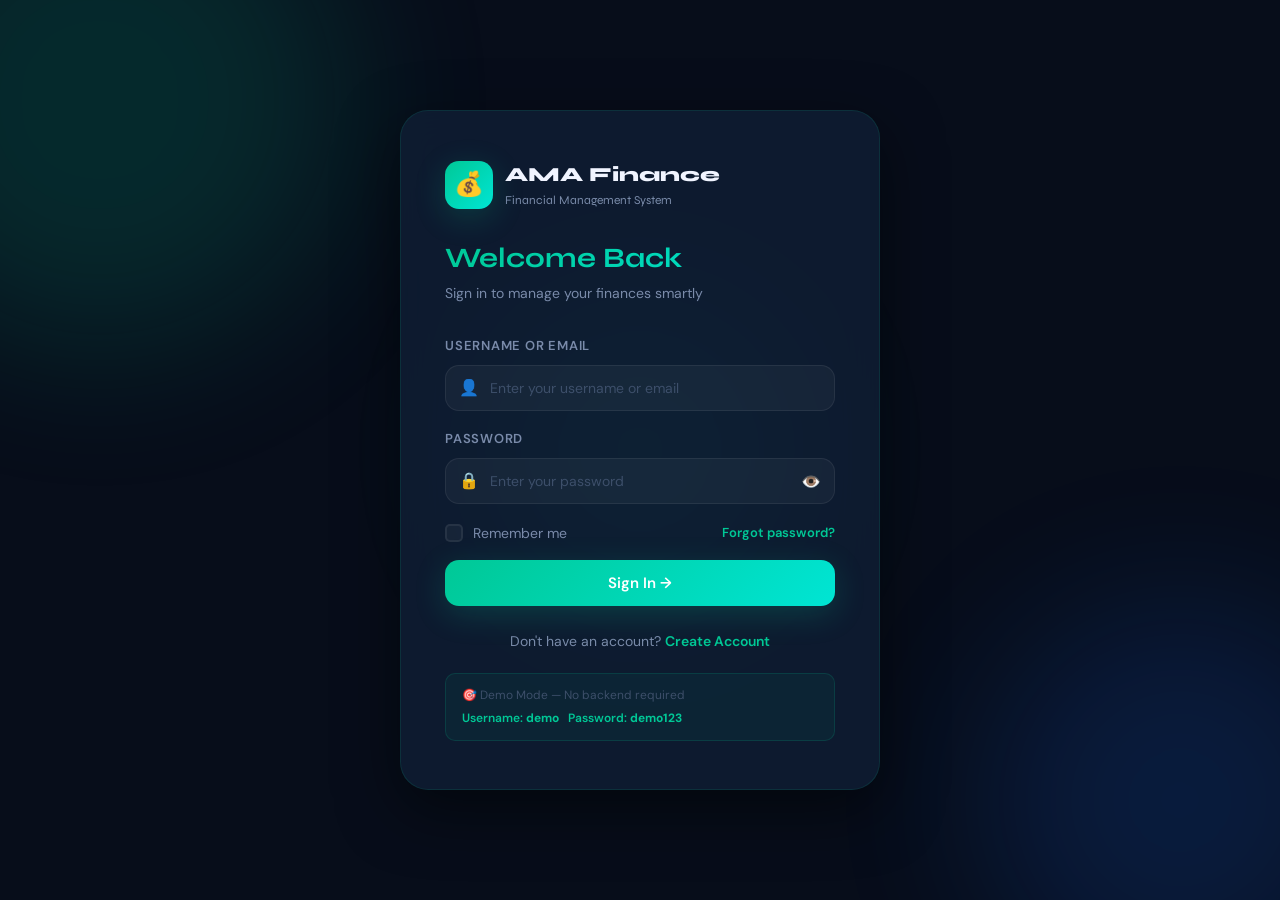
==== login.html @ 688621e9 "Add files via upload" ====
<!DOCTYPE html>
<html lang="en">
<head>
  <meta charset="UTF-8">
  <meta name="viewport" content="width=device-width, initial-scale=1.0">
  <title>Login – AMA Finance Manager</title>
  <link rel="stylesheet" href="style.css">
  <link rel="icon" href="data:image/svg+xml,<svg xmlns='http://www.w3.org/2000/svg' viewBox='0 0 100 100'><text y='.9em' font-size='90'>💰</text></svg>">
</head>
<body>

<div class="auth-page">
  <div class="auth-bg">
    <div class="auth-bg-orb"></div>
    <div class="auth-bg-orb"></div>
    <div class="auth-bg-orb"></div>
  </div>

  <div class="auth-card">
    <div class="auth-logo">
      <div class="auth-logo-icon">💰</div>
      <div class="auth-logo-text">
        <div class="brand-name">AMA Finance</div>
        <div class="brand-sub">Financial Management System</div>
      </div>
    </div>

    <h1 class="auth-title">Welcome Back</h1>
    <p class="auth-subtitle">Sign in to manage your finances smartly</p>

    <form id="loginForm" novalidate autocomplete="off">
      <div class="form-group">
        <label class="form-label">Username or Email</label>
        <div class="input-icon-wrap">
          <span class="input-icon">👤</span>
          <input type="text" class="form-input" id="usernameOrEmail"
                 placeholder="Enter your username or email" autocomplete="username">
        </div>
        <span class="form-error hidden" id="usernameError"></span>
      </div>

      <div class="form-group">
        <label class="form-label">Password</label>
        <div class="input-icon-wrap" style="position:relative">
          <span class="input-icon">🔒</span>
          <input type="password" class="form-input" id="password"
                 placeholder="Enter your password" autocomplete="current-password">
          <button type="button" class="password-toggle" id="togglePassword" aria-label="Show password">👁️</button>
        </div>
        <span class="form-error hidden" id="passwordError"></span>
      </div>

      <div class="flex-between mb-3">
        <label class="checkbox-wrap">
          <input type="checkbox" id="rememberMe">
          <span class="custom-checkbox"></span>
          Remember me
        </label>
        <a href="#" style="font-size:13px; color: var(--accent-green); font-weight:600;">Forgot password?</a>
      </div>

      <button type="submit" class="btn btn-primary" id="loginBtn">
        <span class="btn-text">Sign In →</span>
      </button>
    </form>

    <div class="auth-footer-link">
      Don't have an account? <a href="register.html">Create Account</a>
    </div>

    <!-- Demo Hint -->
    <div style="margin-top:20px; padding:12px 16px; background:rgba(0,200,150,0.06); border:1px solid rgba(0,200,150,0.15); border-radius:10px;">
      <p style="font-size:12px; color:var(--text-muted); margin-bottom:4px;">🎯 Demo Mode — No backend required</p>
      <p style="font-size:12px; color:var(--accent-green); font-weight:600;">Username: <strong>demo</strong> &nbsp; Password: <strong>demo123</strong></p>
    </div>
  </div>
</div>

<div class="toast-container" id="toastContainer"></div>

<script src="app.js"></script>
<script>
  // Login page logic
  document.getElementById('togglePassword').addEventListener('click', function() {
    const pwd = document.getElementById('password');
    const isText = pwd.type === 'text';
    pwd.type = isText ? 'password' : 'text';
    this.textContent = isText ? '👁️' : '🙈';
  });

  document.getElementById('loginForm').addEventListener('submit', async function(e) {
    e.preventDefault();
    clearErrors();

    const usernameOrEmail = document.getElementById('usernameOrEmail').value.trim();
    const password        = document.getElementById('password').value;
    const rememberMe      = document.getElementById('rememberMe').checked;
    const btn             = document.getElementById('loginBtn');

    let valid = true;

    if (!usernameOrEmail) {
      showFieldError('usernameError', 'Please enter your username or email');
      valid = false;
    }
    if (!password) {
      showFieldError('passwordError', 'Please enter your password');
      valid = false;
    }

    if (!valid) return;

    btn.classList.add('btn-loading');
    btn.disabled = true;

    try {
      const result = await AMA.auth.login(usernameOrEmail, password, rememberMe);

      if (result.success) {
        showToast('success', 'Welcome Back!', `Hello ${result.user.fullName} 👋`);
        setTimeout(() => { window.location.href = 'dashboard.html'; }, 1000);
      } else {
        showToast('error', 'Login Failed', result.message);
        document.getElementById('password').value = '';
      }
    } catch(err) {
      showToast('error', 'Error', 'Something went wrong. Please try again.');
    }

    btn.classList.remove('btn-loading');
    btn.disabled = false;
  });

  function clearErrors() {
    document.querySelectorAll('.form-error').forEach(el => {
      el.classList.add('hidden');
      el.textContent = '';
    });
  }

  function showFieldError(id, msg) {
    const el = document.getElementById(id);
    el.textContent = '⚠ ' + msg;
    el.classList.remove('hidden');
  }

  // Pre-fill demo credentials
  const saved = localStorage.getItem('ama_remember_user');
  if (saved) {
    document.getElementById('usernameOrEmail').value = saved;
    document.getElementById('rememberMe').checked = true;
  }
</script>
</body>
</html>
---- style.css ----
/* ============================================================
   AMA Finance Manager - Main Stylesheet
   Copyright © 2026 AMA Global Inc. All Rights Reserved.
   ============================================================ */

@import url('https://fonts.googleapis.com/css2?family=Syne:wght@400;500;600;700;800&family=DM+Sans:wght@300;400;500;600&display=swap');

/* ===================== CSS VARIABLES ===================== */
:root {
  --bg-primary:   #070d1a;
  --bg-secondary: #0d1a2e;
  --bg-card:      #0f1e35;
  --bg-glass:     rgba(15, 30, 53, 0.8);
  --border:       rgba(0, 200, 150, 0.12);
  --border-light: rgba(255,255,255,0.07);

  --accent-green: #00c896;
  --accent-blue:  #1a6fff;
  --accent-teal:  #00e5d4;
  --accent-gold:  #f7b731;
  --accent-red:   #ff4757;
  --accent-purple:#7c4dff;

  --text-primary:   #f0f4ff;
  --text-secondary: #7a8baa;
  --text-muted:     #3d4f6a;

  --gradient-main:  linear-gradient(135deg, #0d1a2e 0%, #070d1a 100%);
  --gradient-green: linear-gradient(135deg, #00c896 0%, #00e5d4 100%);
  --gradient-blue:  linear-gradient(135deg, #1a6fff 0%, #0040cc 100%);
  --gradient-gold:  linear-gradient(135deg, #f7b731 0%, #e8a020 100%);
  --gradient-red:   linear-gradient(135deg, #ff4757 0%, #c0392b 100%);

  --shadow-sm:  0 2px 12px rgba(0,0,0,0.3);
  --shadow-md:  0 8px 32px rgba(0,0,0,0.4);
  --shadow-lg:  0 20px 60px rgba(0,0,0,0.5);
  --shadow-green: 0 8px 32px rgba(0, 200, 150, 0.2);
  --shadow-blue:  0 8px 32px rgba(26, 111, 255, 0.2);

  --radius-sm:  8px;
  --radius-md:  14px;
  --radius-lg:  20px;
  --radius-xl:  28px;

  --transition: all 0.3s cubic-bezier(0.4, 0, 0.2, 1);
  --sidebar-w:  260px;

  /* Dark mode overrides (handled by JS) */
  --dm-bg:      #f5f7fa;
  --dm-card:    #ffffff;
  --dm-text:    #1a2340;
  --dm-border:  #e2e8f0;
}

body.light-mode {
  --bg-primary:   #f0f4ff;
  --bg-secondary: #e6ecf8;
  --bg-card:      #ffffff;
  --bg-glass:     rgba(255,255,255,0.9);
  --border:       rgba(26, 111, 255, 0.12);
  --border-light: rgba(0,0,0,0.07);
  --text-primary:   #0d1a2e;
  --text-secondary: #4a5568;
  --text-muted:     #9aa5b4;
  --shadow-sm:  0 2px 12px rgba(0,0,0,0.08);
  --shadow-md:  0 8px 32px rgba(0,0,0,0.1);
  --shadow-lg:  0 20px 60px rgba(0,0,0,0.15);
}

/* ===================== RESET & BASE ===================== */
*, *::before, *::after { box-sizing: border-box; margin: 0; padding: 0; }

html { scroll-behavior: smooth; font-size: 16px; }

body {
  font-family: 'DM Sans', sans-serif;
  background: var(--bg-primary);
  color: var(--text-primary);
  line-height: 1.6;
  min-height: 100vh;
  overflow-x: hidden;
  transition: var(--transition);
}

a { text-decoration: none; color: inherit; }
img { max-width: 100%; display: block; }
button { cursor: pointer; border: none; outline: none; font-family: inherit; }
input, select, textarea { font-family: inherit; outline: none; border: none; }

h1, h2, h3, h4, h5 { font-family: 'Syne', sans-serif; font-weight: 700; line-height: 1.2; }

/* ===================== SCROLLBAR ===================== */
::-webkit-scrollbar { width: 6px; height: 6px; }
::-webkit-scrollbar-track { background: var(--bg-secondary); }
::-webkit-scrollbar-thumb { background: var(--accent-green); border-radius: 3px; }
::-webkit-scrollbar-thumb:hover { background: var(--accent-teal); }

/* ===================== AUTH PAGES ===================== */
.auth-page {
  min-height: 100vh;
  display: flex;
  align-items: center;
  justify-content: center;
  background: var(--bg-primary);
  position: relative;
  overflow: hidden;
  padding: 20px;
}

.auth-bg {
  position: fixed;
  inset: 0;
  z-index: 0;
  pointer-events: none;
}

.auth-bg-orb {
  position: absolute;
  border-radius: 50%;
  filter: blur(80px);
  opacity: 0.15;
  animation: orbFloat 8s ease-in-out infinite;
}

.auth-bg-orb:nth-child(1) {
  width: 500px; height: 500px;
  background: var(--accent-green);
  top: -150px; left: -150px;
}
.auth-bg-orb:nth-child(2) {
  width: 400px; height: 400px;
  background: var(--accent-blue);
  bottom: -100px; right: -100px;
  animation-delay: -4s;
}
.auth-bg-orb:nth-child(3) {
  width: 300px; height: 300px;
  background: var(--accent-teal);
  top: 50%; left: 50%;
  transform: translate(-50%,-50%);
  animation-delay: -2s;
}

@keyframes orbFloat {
  0%, 100% { transform: translateY(0) scale(1); }
  50%       { transform: translateY(-30px) scale(1.05); }
}

.auth-card {
  position: relative;
  z-index: 1;
  background: var(--bg-glass);
  backdrop-filter: blur(20px);
  -webkit-backdrop-filter: blur(20px);
  border: 1px solid var(--border);
  border-radius: var(--radius-xl);
  padding: 48px 44px;
  width: 100%;
  max-width: 480px;
  box-shadow: var(--shadow-lg);
  animation: authCardIn 0.6s cubic-bezier(0.16, 1, 0.3, 1) both;
}

.auth-card.wide { max-width: 560px; }

@keyframes authCardIn {
  from { opacity: 0; transform: translateY(30px) scale(0.97); }
  to   { opacity: 1; transform: translateY(0) scale(1); }
}

.auth-logo {
  display: flex;
  align-items: center;
  gap: 12px;
  margin-bottom: 32px;
}

.auth-logo-icon {
  width: 48px; height: 48px;
  background: var(--gradient-green);
  border-radius: 14px;
  display: flex;
  align-items: center;
  justify-content: center;
  font-size: 24px;
  box-shadow: var(--shadow-green);
}

.auth-logo-text { font-family: 'Syne', sans-serif; }
.auth-logo-text .brand-name { font-size: 20px; font-weight: 800; color: var(--text-primary); }
.auth-logo-text .brand-sub  { font-size: 12px; color: var(--text-secondary); font-weight: 400; }

.auth-title {
  font-size: 28px;
  margin-bottom: 6px;
  background: var(--gradient-green);
  -webkit-background-clip: text;
  -webkit-text-fill-color: transparent;
  background-clip: text;
}

.auth-subtitle { font-size: 14px; color: var(--text-secondary); margin-bottom: 32px; }

/* Form Elements */
.form-group {
  margin-bottom: 18px;
  position: relative;
}

.form-row {
  display: grid;
  grid-template-columns: 1fr 1fr;
  gap: 14px;
}

.form-label {
  display: block;
  font-size: 13px;
  font-weight: 600;
  color: var(--text-secondary);
  margin-bottom: 8px;
  text-transform: uppercase;
  letter-spacing: 0.06em;
}

.form-input, .form-select, .form-textarea {
  width: 100%;
  padding: 13px 16px;
  background: rgba(255,255,255,0.04);
  border: 1.5px solid var(--border-light);
  border-radius: var(--radius-md);
  color: var(--text-primary);
  font-size: 14px;
  transition: var(--transition);
}

.form-input:focus, .form-select:focus, .form-textarea:focus {
  border-color: var(--accent-green);
  background: rgba(0, 200, 150, 0.04);
  box-shadow: 0 0 0 4px rgba(0, 200, 150, 0.1);
}

.form-input::placeholder { color: var(--text-muted); }
.form-select { appearance: none; cursor: pointer; }
.form-select option { background: var(--bg-card); }

.form-textarea { resize: vertical; min-height: 80px; }

.input-icon-wrap {
  position: relative;
}

.input-icon-wrap .form-input {
  padding-left: 44px;
}

.input-icon {
  position: absolute;
  left: 14px;
  top: 50%;
  transform: translateY(-50%);
  color: var(--text-muted);
  font-size: 16px;
  pointer-events: none;
}

.password-toggle {
  position: absolute;
  right: 14px;
  top: 50%;
  transform: translateY(-50%);
  background: none;
  color: var(--text-muted);
  font-size: 16px;
  cursor: pointer;
  transition: var(--transition);
  z-index: 2;
}

.password-toggle:hover { color: var(--accent-green); }

.form-error {
  font-size: 12px;
  color: var(--accent-red);
  margin-top: 5px;
  display: flex;
  align-items: center;
  gap: 4px;
}

.form-hint { font-size: 12px; color: var(--text-muted); margin-top: 5px; }

/* Buttons */
.btn {
  display: inline-flex;
  align-items: center;
  justify-content: center;
  gap: 8px;
  padding: 13px 24px;
  border-radius: var(--radius-md);
  font-size: 15px;
  font-weight: 600;
  transition: var(--transition);
  position: relative;
  overflow: hidden;
}

.btn-primary {
  background: var(--gradient-green);
  color: #fff;
  box-shadow: var(--shadow-green);
  width: 100%;
}

.btn-primary:hover {
  transform: translateY(-2px);
  box-shadow: 0 12px 40px rgba(0,200,150,0.35);
}

.btn-primary:active { transform: translateY(0); }

.btn-secondary {
  background: rgba(255,255,255,0.06);
  color: var(--text-primary);
  border: 1px solid var(--border-light);
}

.btn-secondary:hover {
  background: rgba(255,255,255,0.1);
  border-color: var(--accent-green);
}

.btn-danger {
  background: var(--gradient-red);
  color: #fff;
  box-shadow: 0 4px 16px rgba(255,71,87,0.3);
}

.btn-danger:hover { transform: translateY(-2px); }

.btn-sm { padding: 8px 16px; font-size: 13px; border-radius: var(--radius-sm); }
.btn-icon { width: 38px; height: 38px; padding: 0; border-radius: var(--radius-sm); }

.btn-loading .btn-text { opacity: 0; }
.btn-loading::after {
  content: '';
  position: absolute;
  width: 18px; height: 18px;
  border: 2px solid rgba(255,255,255,0.3);
  border-top-color: #fff;
  border-radius: 50%;
  animation: spin 0.7s linear infinite;
}

@keyframes spin { to { transform: rotate(360deg); } }

/* Checkbox */
.checkbox-wrap {
  display: flex;
  align-items: center;
  gap: 10px;
  cursor: pointer;
  font-size: 14px;
  color: var(--text-secondary);
}

.checkbox-wrap input { display: none; }

.custom-checkbox {
  width: 18px; height: 18px;
  border: 2px solid var(--border-light);
  border-radius: 5px;
  background: rgba(255,255,255,0.04);
  display: flex;
  align-items: center;
  justify-content: center;
  transition: var(--transition);
  flex-shrink: 0;
}

.checkbox-wrap input:checked + .custom-checkbox {
  background: var(--accent-green);
  border-color: var(--accent-green);
}

.custom-checkbox::after {
  content: '✓';
  font-size: 11px;
  color: white;
  opacity: 0;
  transition: var(--transition);
}

.checkbox-wrap input:checked + .custom-checkbox::after { opacity: 1; }

/* Auth footer */
.auth-footer-link {
  text-align: center;
  margin-top: 24px;
  font-size: 14px;
  color: var(--text-secondary);
}

.auth-footer-link a {
  color: var(--accent-green);
  font-weight: 600;
}

.auth-footer-link a:hover { text-decoration: underline; }

/* Divider */
.divider {
  display: flex;
  align-items: center;
  gap: 12px;
  margin: 20px 0;
  color: var(--text-muted);
  font-size: 13px;
}

.divider::before, .divider::after {
  content: '';
  flex: 1;
  height: 1px;
  background: var(--border-light);
}

/* ===================== DASHBOARD LAYOUT ===================== */
.app-layout {
  display: flex;
  min-height: 100vh;
}

/* Sidebar */
.sidebar {
  width: var(--sidebar-w);
  background: var(--bg-secondary);
  border-right: 1px solid var(--border-light);
  display: flex;
  flex-direction: column;
  position: fixed;
  top: 0; left: 0;
  height: 100vh;
  z-index: 100;
  transition: var(--transition);
  overflow-y: auto;
  overflow-x: hidden;
}

.sidebar-logo {
  padding: 28px 24px 20px;
  display: flex;
  align-items: center;
  gap: 12px;
  border-bottom: 1px solid var(--border-light);
}

.sidebar-logo-icon {
  width: 40px; height: 40px;
  background: var(--gradient-green);
  border-radius: 12px;
  display: flex;
  align-items: center;
  justify-content: center;
  font-size: 20px;
  flex-shrink: 0;
  box-shadow: var(--shadow-green);
}

.sidebar-logo-text .brand  { font-family: 'Syne', sans-serif; font-weight: 800; font-size: 16px; }
.sidebar-logo-text .tagline { font-size: 11px; color: var(--text-muted); }

.sidebar-user {
  padding: 20px 24px;
  display: flex;
  align-items: center;
  gap: 12px;
  border-bottom: 1px solid var(--border-light);
}

.sidebar-avatar {
  width: 40px; height: 40px;
  background: var(--gradient-blue);
  border-radius: 50%;
  display: flex;
  align-items: center;
  justify-content: center;
  font-weight: 700;
  font-size: 16px;
  color: #fff;
  flex-shrink: 0;
}

.sidebar-user-info .name  { font-weight: 600; font-size: 14px; }
.sidebar-user-info .role  { font-size: 12px; color: var(--text-muted); }

.sidebar-nav { flex: 1; padding: 16px 0; }

.nav-section { margin-bottom: 8px; }

.nav-section-label {
  font-size: 10px;
  font-weight: 700;
  text-transform: uppercase;
  letter-spacing: 0.1em;
  color: var(--text-muted);
  padding: 0 24px 8px;
}

.nav-item {
  display: flex;
  align-items: center;
  gap: 12px;
  padding: 11px 24px;
  color: var(--text-secondary);
  font-size: 14px;
  font-weight: 500;
  transition: var(--transition);
  cursor: pointer;
  position: relative;
  border-radius: 0;
  text-decoration: none;
}

.nav-item:hover {
  color: var(--text-primary);
  background: rgba(255,255,255,0.04);
}

.nav-item.active {
  color: var(--accent-green);
  background: rgba(0, 200, 150, 0.08);
}

.nav-item.active::before {
  content: '';
  position: absolute;
  left: 0;
  top: 8px; bottom: 8px;
  width: 3px;
  background: var(--accent-green);
  border-radius: 0 3px 3px 0;
}

.nav-item .icon { font-size: 18px; width: 20px; text-align: center; flex-shrink: 0; }
.nav-item .badge {
  margin-left: auto;
  background: var(--accent-red);
  color: #fff;
  font-size: 10px;
  font-weight: 700;
  padding: 2px 7px;
  border-radius: 20px;
  min-width: 20px;
  text-align: center;
}

.nav-divider { height: 1px; background: var(--border-light); margin: 8px 24px; }

.sidebar-bottom { padding: 16px 24px; border-top: 1px solid var(--border-light); }

.sidebar-theme-toggle {
  display: flex;
  align-items: center;
  justify-content: space-between;
  padding: 10px 16px;
  background: rgba(255,255,255,0.04);
  border-radius: var(--radius-sm);
  margin-bottom: 12px;
  font-size: 13px;
  color: var(--text-secondary);
}

.toggle-switch {
  width: 40px; height: 22px;
  background: var(--text-muted);
  border-radius: 11px;
  position: relative;
  cursor: pointer;
  transition: var(--transition);
}

.toggle-switch.active { background: var(--accent-green); }

.toggle-knob {
  position: absolute;
  width: 16px; height: 16px;
  background: #fff;
  border-radius: 50%;
  top: 3px; left: 3px;
  transition: var(--transition);
}

.toggle-switch.active .toggle-knob { transform: translateX(18px); }

/* Main Content */
.main-content {
  margin-left: var(--sidebar-w);
  flex: 1;
  background: var(--bg-primary);
  min-height: 100vh;
  transition: var(--transition);
}

/* Top Header */
.topbar {
  height: 68px;
  background: var(--bg-glass);
  backdrop-filter: blur(20px);
  -webkit-backdrop-filter: blur(20px);
  border-bottom: 1px solid var(--border-light);
  display: flex;
  align-items: center;
  padding: 0 32px;
  gap: 16px;
  position: sticky;
  top: 0; z-index: 50;
}

.topbar-title { font-size: 20px; font-weight: 700; flex: 1; }
.topbar-subtitle { font-size: 13px; color: var(--text-muted); font-weight: 400; font-family: 'DM Sans', sans-serif; }

.topbar-actions { display: flex; align-items: center; gap: 10px; }

.topbar-btn {
  width: 40px; height: 40px;
  background: rgba(255,255,255,0.05);
  border: 1px solid var(--border-light);
  border-radius: 10px;
  display: flex;
  align-items: center;
  justify-content: center;
  color: var(--text-secondary);
  font-size: 18px;
  transition: var(--transition);
  cursor: pointer;
}

.topbar-btn:hover {
  background: rgba(0,200,150,0.1);
  color: var(--accent-green);
  border-color: var(--accent-green);
}

.hamburger { display: none; }

/* Page Content */
.page-content {
  padding: 32px;
  display: none;
}

.page-content.active { display: block; }

/* ===================== DASHBOARD CARDS ===================== */
.stats-grid {
  display: grid;
  grid-template-columns: repeat(auto-fit, minmax(220px, 1fr));
  gap: 20px;
  margin-bottom: 32px;
}

.stat-card {
  background: var(--bg-card);
  border: 1px solid var(--border-light);
  border-radius: var(--radius-lg);
  padding: 24px;
  position: relative;
  overflow: hidden;
  transition: var(--transition);
  cursor: default;
}

.stat-card:hover {
  transform: translateY(-4px);
  box-shadow: var(--shadow-md);
  border-color: var(--border);
}

.stat-card-accent {
  position: absolute;
  top: 0; right: 0;
  width: 100px; height: 100px;
  border-radius: 50%;
  filter: blur(40px);
  opacity: 0.15;
  transform: translate(30%, -30%);
}

.stat-card-header {
  display: flex;
  align-items: flex-start;
  justify-content: space-between;
  margin-bottom: 16px;
}

.stat-card-icon {
  width: 44px; height: 44px;
  border-radius: 12px;
  display: flex;
  align-items: center;
  justify-content: center;
  font-size: 20px;
}

.stat-card-label {
  font-size: 12px;
  font-weight: 600;
  text-transform: uppercase;
  letter-spacing: 0.07em;
  color: var(--text-muted);
  text-align: right;
}

.stat-card-value {
  font-family: 'Syne', sans-serif;
  font-size: 28px;
  font-weight: 800;
  line-height: 1;
  margin-bottom: 8px;
}

.stat-card-trend {
  font-size: 12px;
  color: var(--text-muted);
  display: flex;
  align-items: center;
  gap: 4px;
}

.trend-up   { color: var(--accent-green); }
.trend-down { color: var(--accent-red); }

/* Chart Area */
.charts-grid {
  display: grid;
  grid-template-columns: 2fr 1fr;
  gap: 20px;
  margin-bottom: 32px;
}

.chart-card {
  background: var(--bg-card);
  border: 1px solid var(--border-light);
  border-radius: var(--radius-lg);
  padding: 28px;
}

.chart-header {
  display: flex;
  align-items: center;
  justify-content: space-between;
  margin-bottom: 24px;
}

.chart-title { font-size: 16px; font-weight: 700; }
.chart-subtitle { font-size: 12px; color: var(--text-muted); margin-top: 2px; }

.chart-tabs {
  display: flex;
  gap: 4px;
  background: rgba(255,255,255,0.04);
  border-radius: var(--radius-sm);
  padding: 3px;
}

.chart-tab {
  padding: 5px 12px;
  font-size: 12px;
  font-weight: 600;
  color: var(--text-muted);
  border-radius: 6px;
  cursor: pointer;
  transition: var(--transition);
}

.chart-tab.active {
  background: var(--accent-green);
  color: #fff;
}

/* Recent Transactions */
.recent-grid {
  display: grid;
  grid-template-columns: 1fr 1fr;
  gap: 20px;
  margin-bottom: 32px;
}

.section-header {
  display: flex;
  align-items: center;
  justify-content: space-between;
  margin-bottom: 20px;
}

.section-title { font-size: 18px; font-weight: 700; }

.view-all-btn {
  font-size: 13px;
  color: var(--accent-green);
  font-weight: 600;
  cursor: pointer;
  display: flex;
  align-items: center;
  gap: 4px;
}

.view-all-btn:hover { text-decoration: underline; }

/* Transaction Item */
.txn-item {
  display: flex;
  align-items: center;
  gap: 14px;
  padding: 14px 0;
  border-bottom: 1px solid var(--border-light);
  transition: var(--transition);
}

.txn-item:last-child { border-bottom: none; }
.txn-item:hover { padding-left: 4px; }

.txn-icon {
  width: 40px; height: 40px;
  border-radius: 12px;
  display: flex;
  align-items: center;
  justify-content: center;
  font-size: 17px;
  flex-shrink: 0;
}

.txn-info { flex: 1; min-width: 0; }
.txn-name { font-size: 14px; font-weight: 600; white-space: nowrap; overflow: hidden; text-overflow: ellipsis; }
.txn-cat  { font-size: 12px; color: var(--text-muted); }
.txn-amount { font-size: 15px; font-weight: 700; text-align: right; flex-shrink: 0; }
.txn-date   { font-size: 11px; color: var(--text-muted); text-align: right; }

.amount-income  { color: var(--accent-green); }
.amount-expense { color: var(--accent-red); }

/* ===================== DATA TABLE ===================== */
.data-table-wrap {
  background: var(--bg-card);
  border: 1px solid var(--border-light);
  border-radius: var(--radius-lg);
  overflow: hidden;
}

.table-toolbar {
  padding: 20px 24px;
  display: flex;
  align-items: center;
  gap: 12px;
  flex-wrap: wrap;
  border-bottom: 1px solid var(--border-light);
}

.search-input-wrap {
  position: relative;
  flex: 1;
  min-width: 200px;
}

.search-input-wrap .icon {
  position: absolute;
  left: 12px;
  top: 50%;
  transform: translateY(-50%);
  color: var(--text-muted);
  font-size: 15px;
}

.search-input {
  width: 100%;
  padding: 9px 12px 9px 38px;
  background: rgba(255,255,255,0.04);
  border: 1.5px solid var(--border-light);
  border-radius: var(--radius-sm);
  color: var(--text-primary);
  font-size: 14px;
  transition: var(--transition);
}

.search-input:focus {
  border-color: var(--accent-green);
  background: rgba(0,200,150,0.04);
}

.filter-select {
  padding: 9px 14px;
  background: rgba(255,255,255,0.04);
  border: 1.5px solid var(--border-light);
  border-radius: var(--radius-sm);
  color: var(--text-primary);
  font-size: 13px;
  cursor: pointer;
  transition: var(--transition);
}

.filter-select:focus { border-color: var(--accent-green); }

.data-table {
  width: 100%;
  border-collapse: collapse;
}

.data-table th {
  padding: 12px 20px;
  text-align: left;
  font-size: 11px;
  font-weight: 700;
  text-transform: uppercase;
  letter-spacing: 0.07em;
  color: var(--text-muted);
  background: rgba(255,255,255,0.02);
  border-bottom: 1px solid var(--border-light);
  white-space: nowrap;
}

.data-table td {
  padding: 14px 20px;
  font-size: 14px;
  border-bottom: 1px solid var(--border-light);
  vertical-align: middle;
}

.data-table tr:last-child td { border-bottom: none; }

.data-table tbody tr {
  transition: var(--transition);
}

.data-table tbody tr:hover {
  background: rgba(255,255,255,0.02);
}

.table-actions { display: flex; gap: 6px; }

.action-btn {
  width: 32px; height: 32px;
  border-radius: 8px;
  display: flex;
  align-items: center;
  justify-content: center;
  font-size: 14px;
  transition: var(--transition);
  cursor: pointer;
}

.action-btn.edit {
  background: rgba(26, 111, 255, 0.12);
  color: var(--accent-blue);
}

.action-btn.edit:hover {
  background: var(--accent-blue);
  color: #fff;
}

.action-btn.delete {
  background: rgba(255, 71, 87, 0.12);
  color: var(--accent-red);
}

.action-btn.delete:hover {
  background: var(--accent-red);
  color: #fff;
}

.action-btn.pay {
  background: rgba(0, 200, 150, 0.12);
  color: var(--accent-green);
}

.action-btn.pay:hover {
  background: var(--accent-green);
  color: #fff;
}

/* Table pagination */
.table-footer {
  padding: 16px 24px;
  display: flex;
  align-items: center;
  justify-content: space-between;
  border-top: 1px solid var(--border-light);
  font-size: 13px;
  color: var(--text-muted);
}

.pagination { display: flex; gap: 4px; }

.page-btn {
  width: 32px; height: 32px;
  border-radius: 8px;
  display: flex;
  align-items: center;
  justify-content: center;
  font-size: 13px;
  font-weight: 600;
  background: rgba(255,255,255,0.04);
  color: var(--text-secondary);
  cursor: pointer;
  transition: var(--transition);
}

.page-btn:hover { background: rgba(255,255,255,0.1); }
.page-btn.active { background: var(--accent-green); color: #fff; }

/* Empty State */
.empty-state {
  text-align: center;
  padding: 60px 20px;
}

.empty-state-icon { font-size: 56px; margin-bottom: 16px; opacity: 0.5; }
.empty-state-title { font-size: 18px; font-weight: 700; margin-bottom: 8px; }
.empty-state-text { font-size: 14px; color: var(--text-muted); max-width: 300px; margin: 0 auto 24px; }

/* ===================== BADGES ===================== */
.badge {
  display: inline-flex;
  align-items: center;
  padding: 4px 10px;
  border-radius: 20px;
  font-size: 11px;
  font-weight: 700;
  letter-spacing: 0.03em;
  white-space: nowrap;
}

.badge-green   { background: rgba(0,200,150,0.15);  color: var(--accent-green); }
.badge-red     { background: rgba(255,71,87,0.15);   color: var(--accent-red); }
.badge-blue    { background: rgba(26,111,255,0.15);  color: var(--accent-blue); }
.badge-gold    { background: rgba(247,183,49,0.15);  color: var(--accent-gold); }
.badge-purple  { background: rgba(124,77,255,0.15);  color: var(--accent-purple); }
.badge-gray    { background: rgba(255,255,255,0.08); color: var(--text-secondary); }

/* ===================== PROGRESS BAR ===================== */
.progress-wrap {
  background: rgba(255,255,255,0.06);
  border-radius: 20px;
  height: 8px;
  overflow: hidden;
  margin-top: 8px;
}

.progress-bar {
  height: 100%;
  border-radius: 20px;
  background: var(--gradient-green);
  transition: width 0.8s cubic-bezier(0.4, 0, 0.2, 1);
  position: relative;
}

.progress-bar.red   { background: var(--gradient-red); }
.progress-bar.blue  { background: var(--gradient-blue); }
.progress-bar.gold  { background: var(--gradient-gold); }

/* ===================== MODAL ===================== */
.modal-overlay {
  position: fixed;
  inset: 0;
  background: rgba(0,0,0,0.6);
  backdrop-filter: blur(4px);
  z-index: 1000;
  display: flex;
  align-items: center;
  justify-content: center;
  padding: 20px;
  opacity: 0;
  pointer-events: none;
  transition: var(--transition);
}

.modal-overlay.active {
  opacity: 1;
  pointer-events: all;
}

.modal {
  background: var(--bg-card);
  border: 1px solid var(--border-light);
  border-radius: var(--radius-xl);
  width: 100%;
  max-width: 500px;
  max-height: 90vh;
  overflow-y: auto;
  transform: scale(0.95) translateY(20px);
  transition: var(--transition);
  box-shadow: var(--shadow-lg);
}

.modal-overlay.active .modal {
  transform: scale(1) translateY(0);
}

.modal-header {
  padding: 24px 28px 20px;
  display: flex;
  align-items: center;
  justify-content: space-between;
  border-bottom: 1px solid var(--border-light);
}

.modal-title { font-size: 18px; font-weight: 700; }

.modal-close {
  width: 32px; height: 32px;
  background: rgba(255,255,255,0.06);
  border-radius: 8px;
  display: flex;
  align-items: center;
  justify-content: center;
  font-size: 18px;
  color: var(--text-secondary);
  cursor: pointer;
  transition: var(--transition);
}

.modal-close:hover {
  background: var(--accent-red);
  color: #fff;
}

.modal-body { padding: 24px 28px; }

.modal-footer {
  padding: 16px 28px 24px;
  display: flex;
  gap: 12px;
  justify-content: flex-end;
}

/* ===================== TOAST NOTIFICATIONS ===================== */
.toast-container {
  position: fixed;
  top: 24px;
  right: 24px;
  z-index: 9999;
  display: flex;
  flex-direction: column;
  gap: 10px;
  pointer-events: none;
}

.toast {
  min-width: 300px;
  max-width: 400px;
  background: var(--bg-card);
  border: 1px solid var(--border-light);
  border-radius: var(--radius-md);
  padding: 14px 18px;
  display: flex;
  align-items: flex-start;
  gap: 12px;
  box-shadow: var(--shadow-md);
  pointer-events: all;
  animation: toastIn 0.4s cubic-bezier(0.16, 1, 0.3, 1) both;
}

.toast.removing { animation: toastOut 0.3s ease forwards; }

@keyframes toastIn {
  from { opacity: 0; transform: translateX(50px) scale(0.95); }
  to   { opacity: 1; transform: translateX(0) scale(1); }
}

@keyframes toastOut {
  to { opacity: 0; transform: translateX(50px) scale(0.9); }
}

.toast-icon { font-size: 20px; flex-shrink: 0; }
.toast-content { flex: 1; }
.toast-title { font-size: 14px; font-weight: 700; margin-bottom: 2px; }
.toast-msg   { font-size: 13px; color: var(--text-secondary); }

.toast.success { border-left: 3px solid var(--accent-green); }
.toast.error   { border-left: 3px solid var(--accent-red); }
.toast.info    { border-left: 3px solid var(--accent-blue); }
.toast.warning { border-left: 3px solid var(--accent-gold); }

/* ===================== DEBT CARD ===================== */
.debt-card {
  background: var(--bg-card);
  border: 1px solid var(--border-light);
  border-radius: var(--radius-lg);
  padding: 20px;
  transition: var(--transition);
  position: relative;
  overflow: hidden;
}

.debt-card:hover {
  transform: translateY(-2px);
  box-shadow: var(--shadow-md);
  border-color: var(--border);
}

.debt-card-header {
  display: flex;
  align-items: center;
  justify-content: space-between;
  margin-bottom: 14px;
}

.debt-person {
  display: flex;
  align-items: center;
  gap: 12px;
}

.debt-avatar {
  width: 42px; height: 42px;
  border-radius: 50%;
  display: flex;
  align-items: center;
  justify-content: center;
  font-weight: 700;
  font-size: 16px;
  color: #fff;
  flex-shrink: 0;
}

.debt-person-name { font-size: 15px; font-weight: 700; }
.debt-person-date { font-size: 12px; color: var(--text-muted); }

.debt-amounts {
  display: flex;
  justify-content: space-between;
  font-size: 13px;
  color: var(--text-muted);
  margin-top: 12px;
}

.debt-amount-value { font-weight: 700; font-size: 15px; }

.debt-actions {
  display: flex;
  gap: 8px;
  margin-top: 14px;
}

.debts-grid {
  display: grid;
  grid-template-columns: repeat(auto-fill, minmax(300px, 1fr));
  gap: 16px;
}

/* ===================== REPORTS ===================== */
.report-tabs {
  display: flex;
  gap: 8px;
  margin-bottom: 24px;
  flex-wrap: wrap;
}

.report-tab-btn {
  padding: 10px 20px;
  border-radius: var(--radius-sm);
  font-size: 14px;
  font-weight: 600;
  background: rgba(255,255,255,0.04);
  color: var(--text-secondary);
  border: 1px solid var(--border-light);
  cursor: pointer;
  transition: var(--transition);
}

.report-tab-btn.active {
  background: var(--gradient-green);
  color: #fff;
  border-color: transparent;
  box-shadow: var(--shadow-green);
}

.report-summary-cards {
  display: grid;
  grid-template-columns: repeat(3, 1fr);
  gap: 16px;
  margin-bottom: 24px;
}

.report-card {
  background: var(--bg-card);
  border: 1px solid var(--border-light);
  border-radius: var(--radius-md);
  padding: 20px;
  text-align: center;
}

.report-card-label { font-size: 12px; color: var(--text-muted); margin-bottom: 8px; text-transform: uppercase; font-weight: 700; letter-spacing: 0.07em; }
.report-card-value { font-family: 'Syne', sans-serif; font-size: 24px; font-weight: 800; }

/* ===================== PROFILE PAGE ===================== */
.profile-grid {
  display: grid;
  grid-template-columns: 300px 1fr;
  gap: 24px;
}

.profile-card {
  background: var(--bg-card);
  border: 1px solid var(--border-light);
  border-radius: var(--radius-lg);
  padding: 32px 24px;
  text-align: center;
}

.profile-avatar-wrap {
  position: relative;
  display: inline-block;
  margin-bottom: 16px;
}

.profile-avatar-large {
  width: 90px; height: 90px;
  border-radius: 50%;
  background: var(--gradient-blue);
  display: flex;
  align-items: center;
  justify-content: center;
  font-size: 36px;
  font-weight: 800;
  color: #fff;
  border: 3px solid var(--accent-green);
}

.profile-avatar-edit {
  position: absolute;
  bottom: 0; right: 0;
  width: 28px; height: 28px;
  background: var(--accent-green);
  border-radius: 50%;
  display: flex;
  align-items: center;
  justify-content: center;
  font-size: 13px;
  color: #fff;
  cursor: pointer;
  border: 2px solid var(--bg-card);
}

.profile-name { font-size: 20px; font-weight: 800; margin-bottom: 4px; }
.profile-username { font-size: 14px; color: var(--accent-green); margin-bottom: 4px; }
.profile-since { font-size: 12px; color: var(--text-muted); }

.profile-stats {
  display: grid;
  grid-template-columns: 1fr 1fr;
  gap: 10px;
  margin-top: 24px;
}

.profile-stat {
  background: rgba(255,255,255,0.03);
  border: 1px solid var(--border-light);
  border-radius: var(--radius-sm);
  padding: 12px 8px;
}

.profile-stat-value { font-size: 18px; font-weight: 800; font-family: 'Syne', sans-serif; }
.profile-stat-label { font-size: 11px; color: var(--text-muted); }

.profile-edit-card {
  background: var(--bg-card);
  border: 1px solid var(--border-light);
  border-radius: var(--radius-lg);
  padding: 32px;
}

/* ===================== SETTINGS ===================== */
.settings-section {
  background: var(--bg-card);
  border: 1px solid var(--border-light);
  border-radius: var(--radius-lg);
  margin-bottom: 20px;
  overflow: hidden;
}

.settings-section-header {
  padding: 20px 24px;
  border-bottom: 1px solid var(--border-light);
  font-weight: 700;
  font-size: 15px;
  display: flex;
  align-items: center;
  gap: 10px;
}

.settings-row {
  display: flex;
  align-items: center;
  justify-content: space-between;
  padding: 16px 24px;
  border-bottom: 1px solid var(--border-light);
  transition: var(--transition);
}

.settings-row:last-child { border-bottom: none; }
.settings-row:hover { background: rgba(255,255,255,0.02); }

.settings-row-left .label { font-size: 14px; font-weight: 600; }
.settings-row-left .desc  { font-size: 12px; color: var(--text-muted); }

/* Currency select */
.currency-select {
  padding: 8px 14px;
  background: rgba(255,255,255,0.04);
  border: 1.5px solid var(--border-light);
  border-radius: var(--radius-sm);
  color: var(--text-primary);
  font-size: 13px;
  cursor: pointer;
}

/* Floating Action Button */
.fab {
  position: fixed;
  bottom: 32px;
  right: 32px;
  width: 56px; height: 56px;
  background: var(--gradient-green);
  border-radius: 50%;
  display: flex;
  align-items: center;
  justify-content: center;
  font-size: 24px;
  color: #fff;
  box-shadow: var(--shadow-green);
  cursor: pointer;
  transition: var(--transition);
  z-index: 200;
}

.fab:hover { transform: scale(1.1) rotate(45deg); box-shadow: 0 16px 40px rgba(0,200,150,0.4); }

/* ===================== LOADING ===================== */
.page-loader {
  position: fixed;
  inset: 0;
  background: var(--bg-primary);
  display: flex;
  align-items: center;
  justify-content: center;
  flex-direction: column;
  gap: 16px;
  z-index: 9000;
}

.page-loader.hidden { opacity: 0; pointer-events: none; transition: opacity 0.5s; }

.loader-ring {
  width: 60px; height: 60px;
  border: 3px solid var(--border-light);
  border-top-color: var(--accent-green);
  border-radius: 50%;
  animation: spin 0.8s linear infinite;
}

.loader-text { font-size: 14px; color: var(--text-muted); font-weight: 500; }

/* ===================== COUNTER ANIMATION ===================== */
.counter { transition: all 0.1s; }

/* ===================== RESPONSIVE ===================== */
@media (max-width: 1200px) {
  .charts-grid { grid-template-columns: 1fr; }
  .recent-grid { grid-template-columns: 1fr; }
  .profile-grid { grid-template-columns: 1fr; }
}

@media (max-width: 900px) {
  .stats-grid { grid-template-columns: repeat(2, 1fr); }
  .report-summary-cards { grid-template-columns: 1fr; }
}

@media (max-width: 768px) {
  :root { --sidebar-w: 0px; }

  .sidebar {
    transform: translateX(-260px);
    width: 260px;
    box-shadow: var(--shadow-lg);
  }

  .sidebar.open { transform: translateX(0); }

  .main-content { margin-left: 0; }

  .hamburger { display: flex; }

  .topbar { padding: 0 20px; }

  .page-content { padding: 20px; }

  .stats-grid { grid-template-columns: 1fr 1fr; gap: 12px; }

  .stat-card { padding: 16px; }
  .stat-card-value { font-size: 22px; }

  .form-row { grid-template-columns: 1fr; }

  .auth-card { padding: 32px 24px; }

  .debts-grid { grid-template-columns: 1fr; }

  .table-toolbar { flex-direction: column; }

  .data-table { font-size: 12px; }
  .data-table th, .data-table td { padding: 10px 12px; }

  .modal { max-width: 100%; margin: 0; border-radius: var(--radius-lg) var(--radius-lg) 0 0; }
  .modal-overlay { align-items: flex-end; padding: 0; }

  .charts-grid { grid-template-columns: 1fr; }

  .fab { bottom: 20px; right: 20px; }
}

@media (max-width: 480px) {
  .stats-grid { grid-template-columns: 1fr; }
  .auth-card { padding: 24px 16px; }
  .auth-title { font-size: 22px; }
}

/* ===================== UTILITY CLASSES ===================== */
.flex { display: flex; }
.flex-center { display: flex; align-items: center; justify-content: center; }
.flex-between { display: flex; align-items: center; justify-content: space-between; }
.gap-2 { gap: 8px; }
.gap-3 { gap: 12px; }
.mt-1 { margin-top: 4px; }
.mt-2 { margin-top: 8px; }
.mt-3 { margin-top: 16px; }
.mb-2 { margin-bottom: 8px; }
.mb-3 { margin-bottom: 16px; }
.text-green  { color: var(--accent-green); }
.text-red    { color: var(--accent-red); }
.text-muted  { color: var(--text-muted); }
.text-small  { font-size: 12px; }
.text-right  { text-align: right; }
.font-bold   { font-weight: 700; }
.full-width  { width: 100%; }
.hidden { display: none !important; }
.sr-only { position: absolute; width: 1px; height: 1px; overflow: hidden; clip: rect(0,0,0,0); }

/* Overlay for mobile sidebar */
.sidebar-overlay {
  display: none;
  position: fixed;
  inset: 0;
  background: rgba(0,0,0,0.5);
  z-index: 99;
}

.sidebar-overlay.active { display: block; }
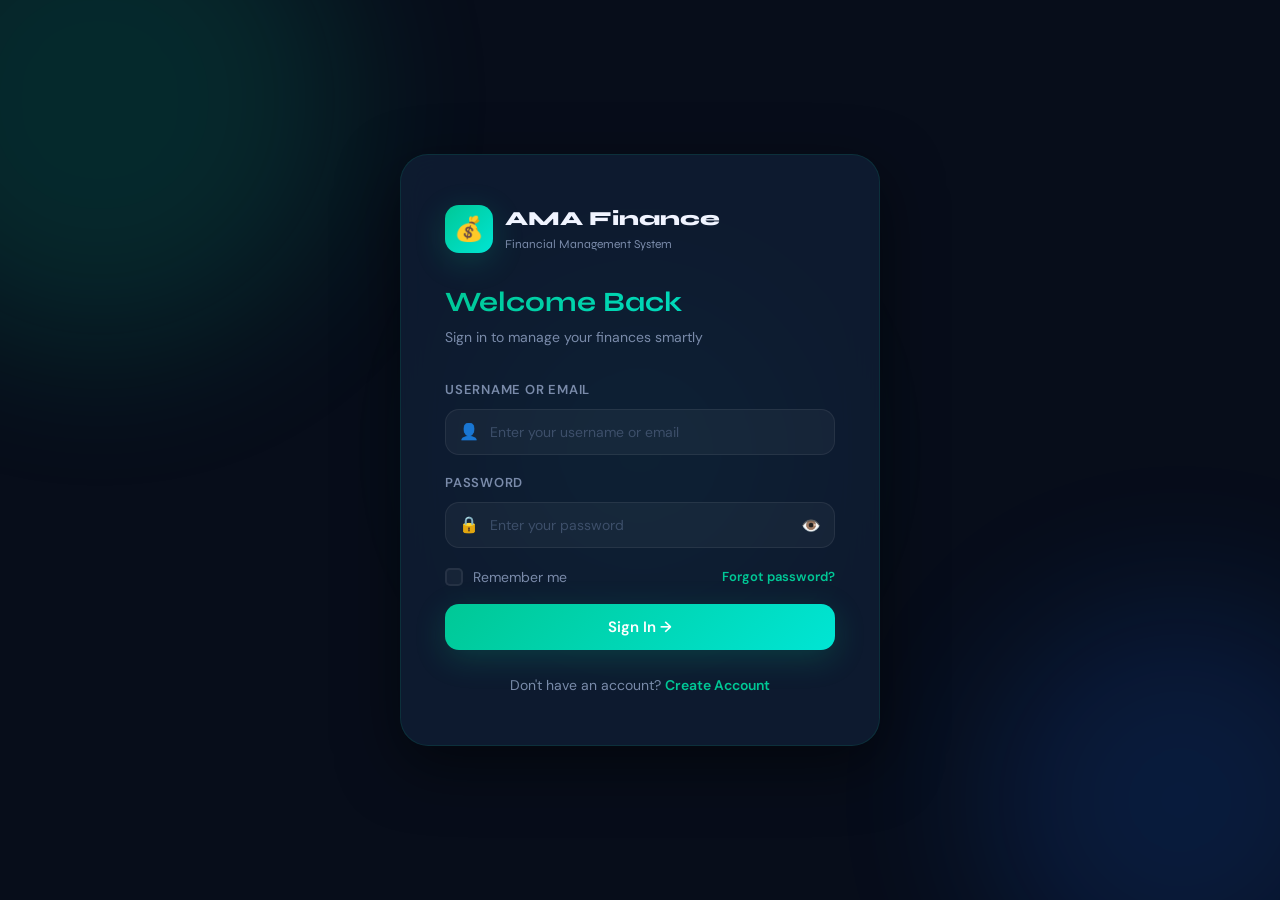
==== commit 9369e3cb: "Update login.html" ====
--- a/login.html
+++ b/login.html
@@ -67,16 +67,6 @@
     <div class="auth-footer-link">
       Don't have an account? <a href="register.html">Create Account</a>
     </div>
-
-    <!-- Demo Hint -->
-    <div style="margin-top:20px; padding:12px 16px; background:rgba(0,200,150,0.06); border:1px solid rgba(0,200,150,0.15); border-radius:10px;">
-      <p style="font-size:12px; color:var(--text-muted); margin-bottom:4px;">🎯 Demo Mode — No backend required</p>
-      <p style="font-size:12px; color:var(--accent-green); font-weight:600;">Username: <strong>demo</strong> &nbsp; Password: <strong>demo123</strong></p>
-    </div>
-  </div>
-</div>
-
-<div class="toast-container" id="toastContainer"></div>
 
 <script src="app.js"></script>
 <script>
